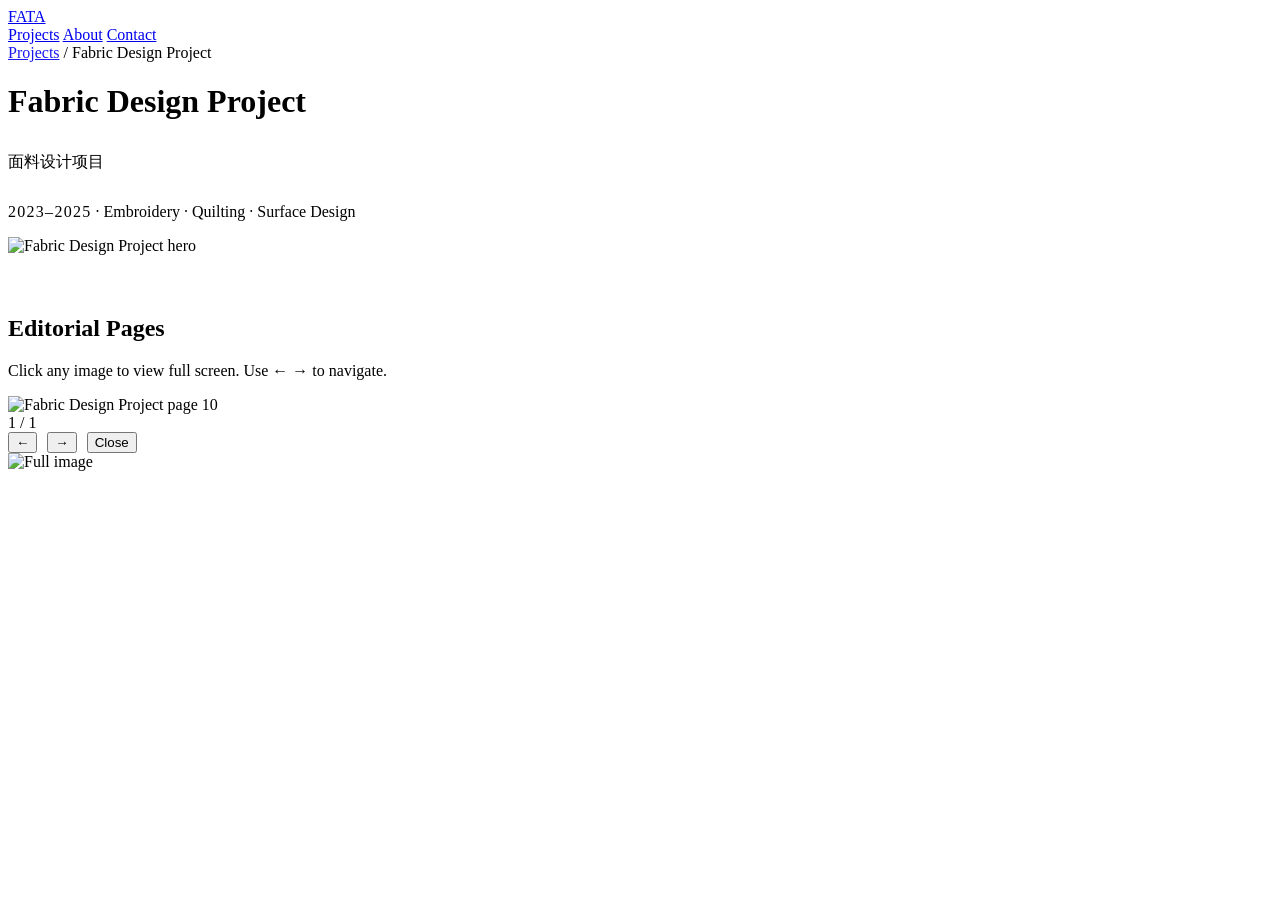
==== fabric.html @ 2777ef71 "Add files via upload" ====
<!DOCTYPE html>
<html lang="en">
<head>
  <meta charset="UTF-8" />
  <meta name="viewport" content="width=device-width, initial-scale=1.0" />
  <title>Fabric Design Project — FATA</title>
  <link rel="stylesheet" href="assets/css/styles.css" />
</head>
<body>
  <header class="topbar">
    <div class="wrap inner">
      <a class="brand" href="index.html">FATA</a>
      <nav class="nav">
        <a href="index.html#projects">Projects</a>
        <a href="index.html#about">About</a>
        <a href="index.html#contact" class="cta">Contact</a>
      </nav>
    </div>
  </header>

  <main class="wrap p-hero">
    <div class="breadcrumb"><a href="index.html#projects" style="opacity:.9">Projects</a> / Fabric Design Project</div>
    <h1 class="p-title">Fabric Design Project</h1>
    <div class="pill" style="display:inline-flex;margin:10px 0 14px">面料设计项目</div>
    <p class="p-sub"><strong style="font-weight:500;letter-spacing:.08em">2023–2025</strong> · Embroidery · Quilting · Surface Design</p>

    <div class="hero-shot">
      <img src="assets/img/page_10.jpg" alt="Fabric Design Project hero" />
    </div>

    <section class="section" style="padding-top:40px">
      <h2 class="h2">Editorial Pages</h2>
      <p class="note">Click any image to view full screen. Use ← → to navigate.</p>
      <div class="gallery">
        
        <div class="gi" data-full="assets/img/page_10.jpg">
          <img src="assets/img/thumbs/page_10.jpg" alt="Fabric Design Project page 10">
        </div>
        
      </div>
    </section>
  </main>

  <div class="lb" aria-hidden="true">
    <div class="lb-inner">
      <div class="lb-bar">
        <div class="lb-count">1 / 1</div>
        <div style="display:flex; gap:10px">
          <button class="lb-btn lb-prev">←</button>
          <button class="lb-btn lb-next">→</button>
          <button class="lb-btn lb-close">Close</button>
        </div>
      </div>
      <div class="lb-img"><img alt="Full image"></div>
    </div>
  </div>

  <script src="assets/js/main.js"></script>
</body>
</html>
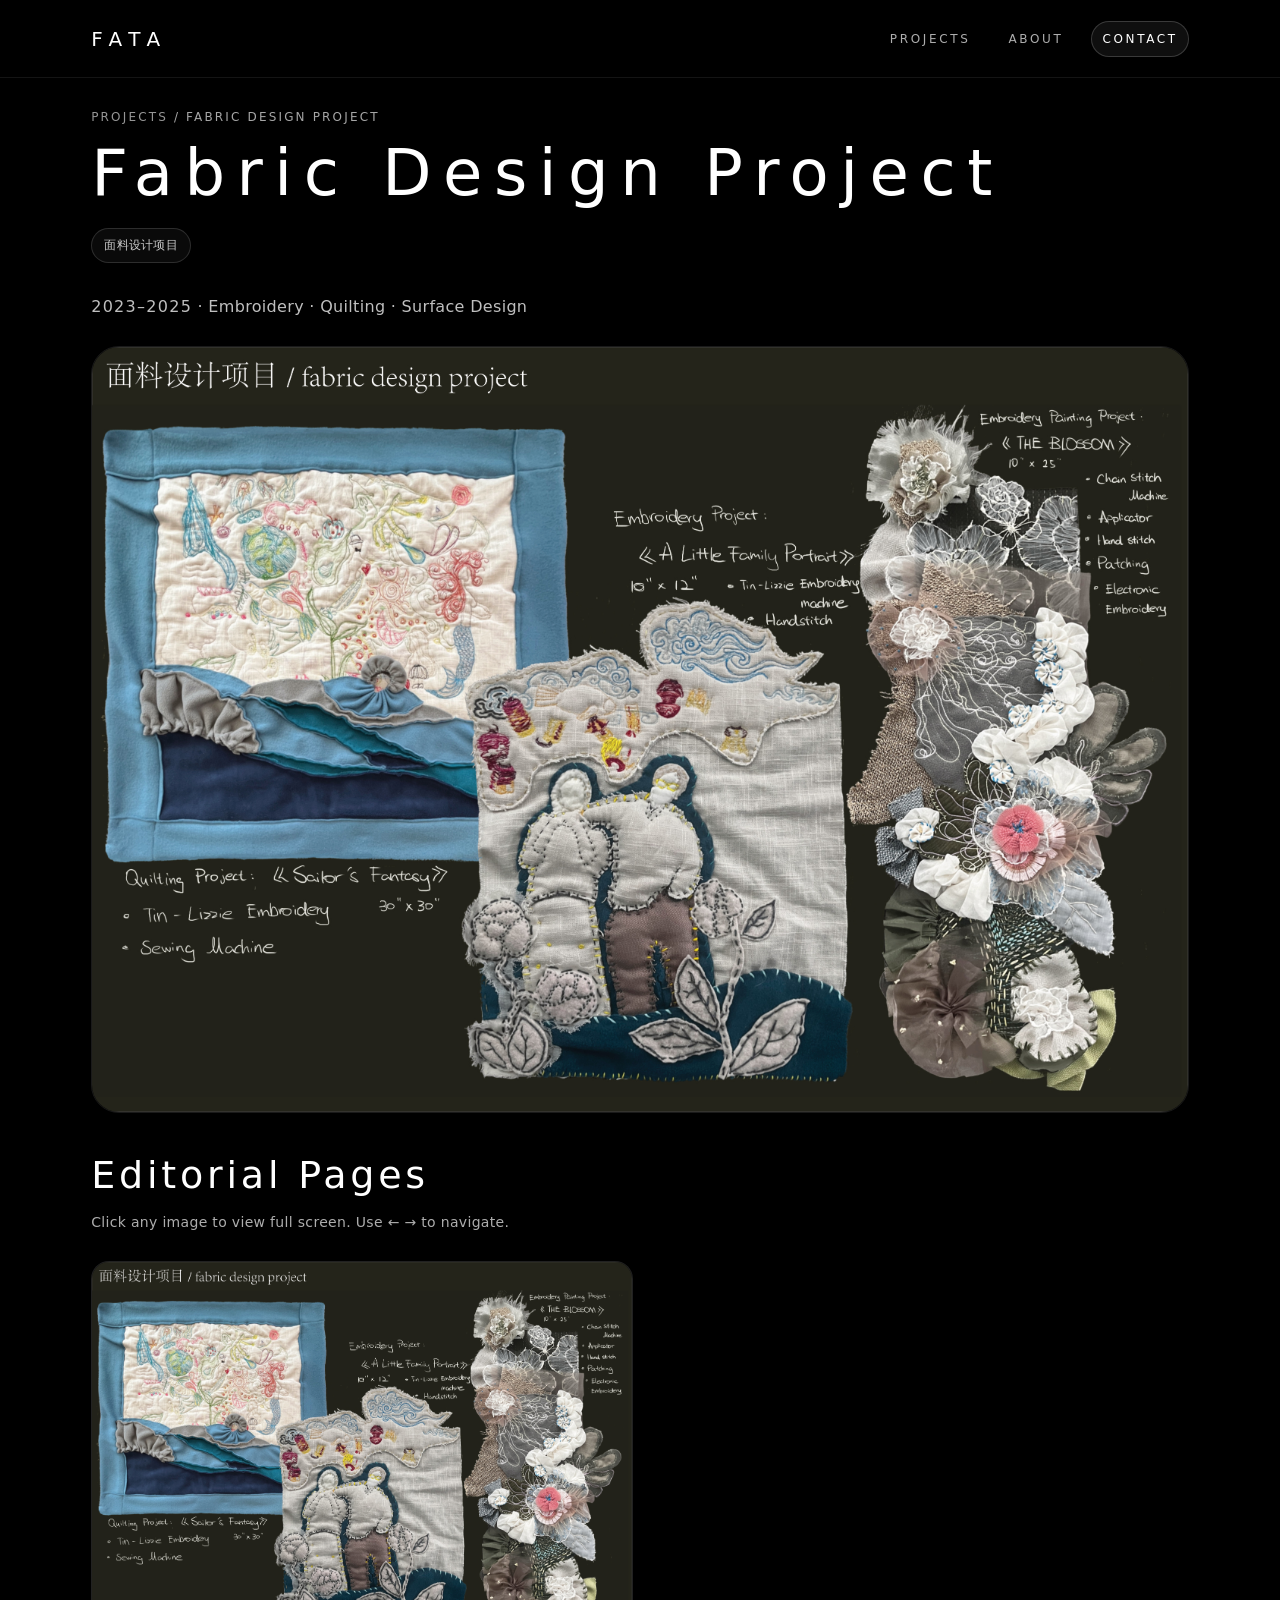
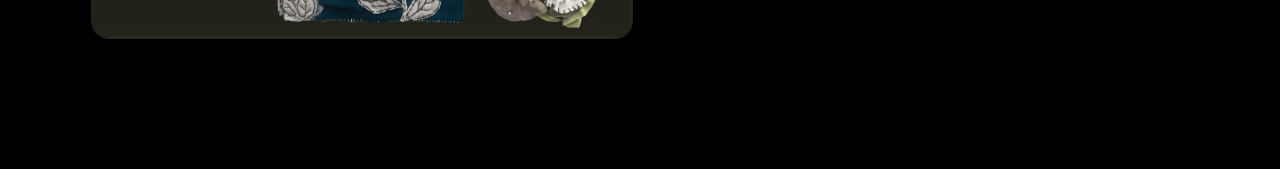
==== commit 7827c175: "Update fabric.html" ====
--- a/fabric.html
+++ b/fabric.html
@@ -4,7 +4,7 @@
   <meta charset="UTF-8" />
   <meta name="viewport" content="width=device-width, initial-scale=1.0" />
   <title>Fabric Design Project — FATA</title>
-  <link rel="stylesheet" href="assets/css/styles.css" />
+  <link rel="stylesheet" href="styles.css" />
 </head>
 <body>
   <header class="topbar">
@@ -17,30 +17,22 @@
       </nav>
     </div>
   </header>
-
   <main class="wrap p-hero">
     <div class="breadcrumb"><a href="index.html#projects" style="opacity:.9">Projects</a> / Fabric Design Project</div>
     <h1 class="p-title">Fabric Design Project</h1>
     <div class="pill" style="display:inline-flex;margin:10px 0 14px">面料设计项目</div>
     <p class="p-sub"><strong style="font-weight:500;letter-spacing:.08em">2023–2025</strong> · Embroidery · Quilting · Surface Design</p>
-
     <div class="hero-shot">
-      <img src="assets/img/page_10.jpg" alt="Fabric Design Project hero" />
+      <img id="heroImg" src="page_10.jpg" alt="Fabric Design Project hero" />
     </div>
-
     <section class="section" style="padding-top:40px">
       <h2 class="h2">Editorial Pages</h2>
       <p class="note">Click any image to view full screen. Use ← → to navigate.</p>
-      <div class="gallery">
-        
-        <div class="gi" data-full="assets/img/page_10.jpg">
-          <img src="assets/img/thumbs/page_10.jpg" alt="Fabric Design Project page 10">
-        </div>
-        
+      <div class="gallery" id="gallery">
+        <!-- images injected by script -->
       </div>
     </section>
   </main>
-
   <div class="lb" aria-hidden="true">
     <div class="lb-inner">
       <div class="lb-bar">
@@ -54,7 +46,17 @@
       <div class="lb-img"><img alt="Full image"></div>
     </div>
   </div>
-
-  <script src="assets/js/main.js"></script>
+  <script>
+    const isEn = new URLSearchParams(location.search).get('lang') === 'en';
+    if (isEn) document.getElementById('heroImg').src = 'en_09.jpg';
+    const images = isEn
+      ? [{ src: 'en_09.jpg', alt: 'Fabric Design Project' }]
+      : [{ src: 'page_10.jpg', alt: 'Fabric Design Project page 10' }];
+    const gallery = document.getElementById('gallery');
+    images.forEach(({ src, alt }) => {
+      gallery.innerHTML += `<div class="gi" data-full="${src}"><img src="${src}" alt="${alt}"></div>`;
+    });
+  </script>
+  <script src="main.js"></script>
 </body>
 </html>
--- a/styles.css
+++ b/styles.css
@@ -0,0 +1,315 @@
+
+:root{
+  --bg:#000;
+  --fg:#fff;
+  --muted:rgba(255,255,255,.68);
+  --hair:rgba(255,255,255,.16);
+  --card:rgba(255,255,255,.06);
+  --card2:rgba(255,255,255,.08);
+  --shadow: 0 30px 90px rgba(0,0,0,.55);
+  --radius:22px;
+  --radius2:28px;
+  --max:1200px;
+  --pad:clamp(18px, 4vw, 56px);
+  --title: clamp(42px, 6vw, 74px);
+  --h2: clamp(26px, 3vw, 38px);
+  --h3: 18px;
+  --body: 15px;
+  --track: 0.34em;
+}
+
+*{box-sizing:border-box}
+html,body{height:100%}
+body{
+  margin:0;
+  background:var(--bg);
+  color:var(--fg);
+  font-family: ui-sans-serif, system-ui, -apple-system, Segoe UI, Helvetica, Arial, "Noto Sans", "PingFang SC","Hiragino Sans GB","Microsoft YaHei", sans-serif;
+  letter-spacing:.02em;
+  overflow-x:hidden;
+}
+a{color:inherit; text-decoration:none}
+img{max-width:100%; display:block}
+::selection{background:rgba(255,255,255,.18)}
+.wrap{max-width:var(--max); margin:0 auto; padding:0 var(--pad)}
+/* Topbar */
+.topbar{
+  position:fixed; inset:0 0 auto 0;
+  height:78px;
+  display:flex; align-items:center;
+  backdrop-filter: blur(14px);
+  background: linear-gradient(to bottom, rgba(0,0,0,.72), rgba(0,0,0,.22));
+  border-bottom:1px solid rgba(255,255,255,.08);
+  z-index:50;
+}
+.topbar .inner{width:100%; display:flex; justify-content:space-between; align-items:center}
+.brand{
+  font-weight:300;
+  letter-spacing:.38em;
+  font-size:20px;
+}
+.nav{
+  display:flex; gap:18px; align-items:center;
+  font-size:12px;
+  letter-spacing:.22em;
+  text-transform:uppercase;
+  color:var(--muted);
+}
+.nav a{padding:10px 10px; border-radius:999px; transition: all .2s ease}
+.nav a:hover{background:rgba(255,255,255,.07); color:#fff}
+.cta{
+  display:inline-flex; align-items:center; gap:10px;
+  border:1px solid rgba(255,255,255,.18);
+  background:rgba(255,255,255,.06);
+  padding:10px 14px; border-radius:999px;
+  color:#fff;
+}
+.cta:hover{background:rgba(255,255,255,.1)}
+/* Hero */
+.hero{
+  position:relative;
+  min-height:100vh;
+  display:grid;
+  align-items:end;
+  padding-top:78px;
+}
+.hero::before{
+  content:"";
+  position:absolute; inset:0;
+  background:
+    radial-gradient(60% 60% at 70% 25%, rgba(255,255,255,.10), transparent 55%),
+    radial-gradient(50% 70% at 20% 40%, rgba(255,255,255,.06), transparent 62%),
+    linear-gradient(to bottom, rgba(0,0,0,.35), rgba(0,0,0,1) 78%);
+  z-index:1;
+}
+.hero-media{
+  position:absolute; inset:0;
+  background: #000;
+  z-index:0;
+}
+.hero-media img{
+  width:100%; height:100%;
+  object-fit:cover;
+  filter: contrast(1.05) saturate(1.05);
+  opacity:.92;
+  transform: scale(1.02);
+}
+.hero-content{
+  position:relative; z-index:2;
+  padding: 0 0 70px 0;
+}
+.kicker{
+  font-size:12px;
+  letter-spacing:.28em;
+  text-transform:uppercase;
+  color:var(--muted);
+}
+.h1{
+  margin:10px 0 14px;
+  font-size: var(--title);
+  font-weight: 300;
+  letter-spacing: var(--track);
+  line-height: 0.98;
+}
+.sub{
+  max-width:680px;
+  color:rgba(255,255,255,.78);
+  font-weight:300;
+  line-height:1.7;
+  font-size:16px;
+}
+.hero-meta{
+  margin-top:26px;
+  display:flex; flex-wrap:wrap; gap:10px;
+}
+.pill{
+  border:1px solid rgba(255,255,255,.14);
+  background:rgba(255,255,255,.04);
+  padding:8px 12px;
+  border-radius:999px;
+  font-size:12px;
+  color:rgba(255,255,255,.78);
+}
+
+/* Section headers */
+.section{padding: 90px 0}
+.hr{height:1px; background:rgba(255,255,255,.10); margin: 22px 0 0}
+.h2{
+  font-size:var(--h2);
+  font-weight:300;
+  letter-spacing:.10em;
+  margin:0;
+}
+.note{color:var(--muted); font-size:14px; line-height:1.7; max-width:760px}
+
+/* Projects rail */
+.rail{
+  margin-top:30px;
+  display:flex;
+  gap:18px;
+  overflow:auto;
+  padding-bottom:12px;
+  scroll-snap-type:x mandatory;
+}
+.rail::-webkit-scrollbar{height:10px}
+.rail::-webkit-scrollbar-thumb{background:rgba(255,255,255,.12); border-radius:999px}
+.card{
+  min-width: min(420px, 86vw);
+  background:linear-gradient(180deg, rgba(255,255,255,.07), rgba(255,255,255,.03));
+  border:1px solid rgba(255,255,255,.10);
+  border-radius: var(--radius2);
+  overflow:hidden;
+  scroll-snap-align:start;
+  box-shadow: var(--shadow);
+  transform: translateY(0);
+  transition: transform .22s ease, border-color .22s ease, background .22s ease;
+}
+.card:hover{
+  transform: translateY(-6px);
+  border-color: rgba(255,255,255,.18);
+  background:linear-gradient(180deg, rgba(255,255,255,.10), rgba(255,255,255,.04));
+}
+.card-media{aspect-ratio: 16/10; background:#0a0a0a}
+.card-media img{width:100%; height:100%; object-fit:cover; opacity:.95}
+.card-body{padding:18px 18px 16px}
+.card-title{
+  font-size:18px;
+  font-weight:400;
+  letter-spacing:.08em;
+  margin:0 0 6px 0;
+}
+.card-sub{color:rgba(255,255,255,.70); font-size:13px; margin:0 0 10px}
+.card-tags{display:flex; flex-wrap:wrap; gap:8px}
+.tag{
+  font-size:11px;
+  color:rgba(255,255,255,.72);
+  border:1px solid rgba(255,255,255,.12);
+  background:rgba(255,255,255,.03);
+  padding:6px 10px;
+  border-radius:999px;
+}
+
+/* About + contact */
+.grid{
+  display:grid;
+  grid-template-columns: 1.2fr .8fr;
+  gap:28px;
+}
+.panel{
+  border:1px solid rgba(255,255,255,.10);
+  background:rgba(255,255,255,.04);
+  border-radius: var(--radius);
+  padding:22px;
+}
+.panel h3{
+  margin:0 0 12px;
+  font-size:12px;
+  letter-spacing:.22em;
+  text-transform:uppercase;
+  color:rgba(255,255,255,.80);
+  font-weight:500;
+}
+.panel p{margin:0; color:rgba(255,255,255,.74); line-height:1.9; font-weight:300; font-size:15px}
+.list{display:flex; flex-direction:column; gap:10px; margin-top:6px}
+.list a{
+  display:flex; justify-content:space-between; align-items:center;
+  padding:12px 14px;
+  border-radius:14px;
+  border:1px solid rgba(255,255,255,.10);
+  background:rgba(255,255,255,.03);
+  color:rgba(255,255,255,.85);
+}
+.list a:hover{background:rgba(255,255,255,.07)}
+
+/* Footer */
+.footer{
+  padding:70px 0 90px;
+  color:rgba(255,255,255,.55);
+  font-size:12px;
+  letter-spacing:.16em;
+  text-transform:uppercase;
+  border-top:1px solid rgba(255,255,255,.10);
+}
+
+/* Project page */
+.p-hero{
+  padding-top:110px;
+  padding-bottom:40px;
+}
+.breadcrumb{color:rgba(255,255,255,.65); font-size:12px; letter-spacing:.18em; text-transform:uppercase}
+.p-title{margin:12px 0 8px; font-size: clamp(40px, 5.4vw, 64px); font-weight:300; letter-spacing:.18em}
+.p-sub{color:rgba(255,255,255,.75); font-size:16px; line-height:1.7; max-width:900px; font-weight:300}
+.hero-shot{
+  margin-top:26px;
+  border-radius: var(--radius2);
+  overflow:hidden;
+  border:1px solid rgba(255,255,255,.10);
+  box-shadow: var(--shadow);
+}
+.hero-shot img{width:100%; height:auto}
+.gallery{
+  margin-top:26px;
+  display:grid;
+  grid-template-columns: repeat(12, 1fr);
+  gap:14px;
+}
+.gi{
+  grid-column: span 6;
+  border-radius:18px;
+  overflow:hidden;
+  border:1px solid rgba(255,255,255,.10);
+  background:rgba(255,255,255,.03);
+  cursor:pointer;
+  transition: transform .2s ease, border-color .2s ease;
+}
+.gi:hover{transform: translateY(-4px); border-color: rgba(255,255,255,.18)}
+.gi img{width:100%; height:100%; object-fit:cover}
+@media (max-width: 980px){
+  .grid{grid-template-columns:1fr}
+  .gi{grid-column: span 12}
+  .topbar{height:74px}
+  .hero-content{padding-bottom:56px}
+}
+@media (max-width: 520px){
+  .nav{display:none}
+  .brand{font-size:18px}
+  .hero{align-items:end}
+}
+
+/* Lightbox */
+.lb{
+  position:fixed; inset:0;
+  background:rgba(0,0,0,.88);
+  display:none;
+  align-items:center;
+  justify-content:center;
+  z-index:200;
+}
+.lb.open{display:flex}
+.lb-inner{
+  width:min(1100px, 92vw);
+  max-height: 86vh;
+  display:flex;
+  flex-direction:column;
+  gap:14px;
+}
+.lb-img{
+  border-radius: 18px;
+  overflow:hidden;
+  border:1px solid rgba(255,255,255,.14);
+  background:rgba(255,255,255,.03);
+}
+.lb-img img{width:100%; height:auto; max-height: 76vh; object-fit:contain}
+.lb-bar{
+  display:flex; justify-content:space-between; align-items:center;
+  color:rgba(255,255,255,.72); font-size:12px; letter-spacing:.18em; text-transform:uppercase;
+}
+.lb-btn{
+  border:1px solid rgba(255,255,255,.18);
+  background:rgba(255,255,255,.06);
+  color:#fff;
+  padding:10px 12px;
+  border-radius:999px;
+  cursor:pointer;
+}
+.lb-btn:hover{background:rgba(255,255,255,.10)}
